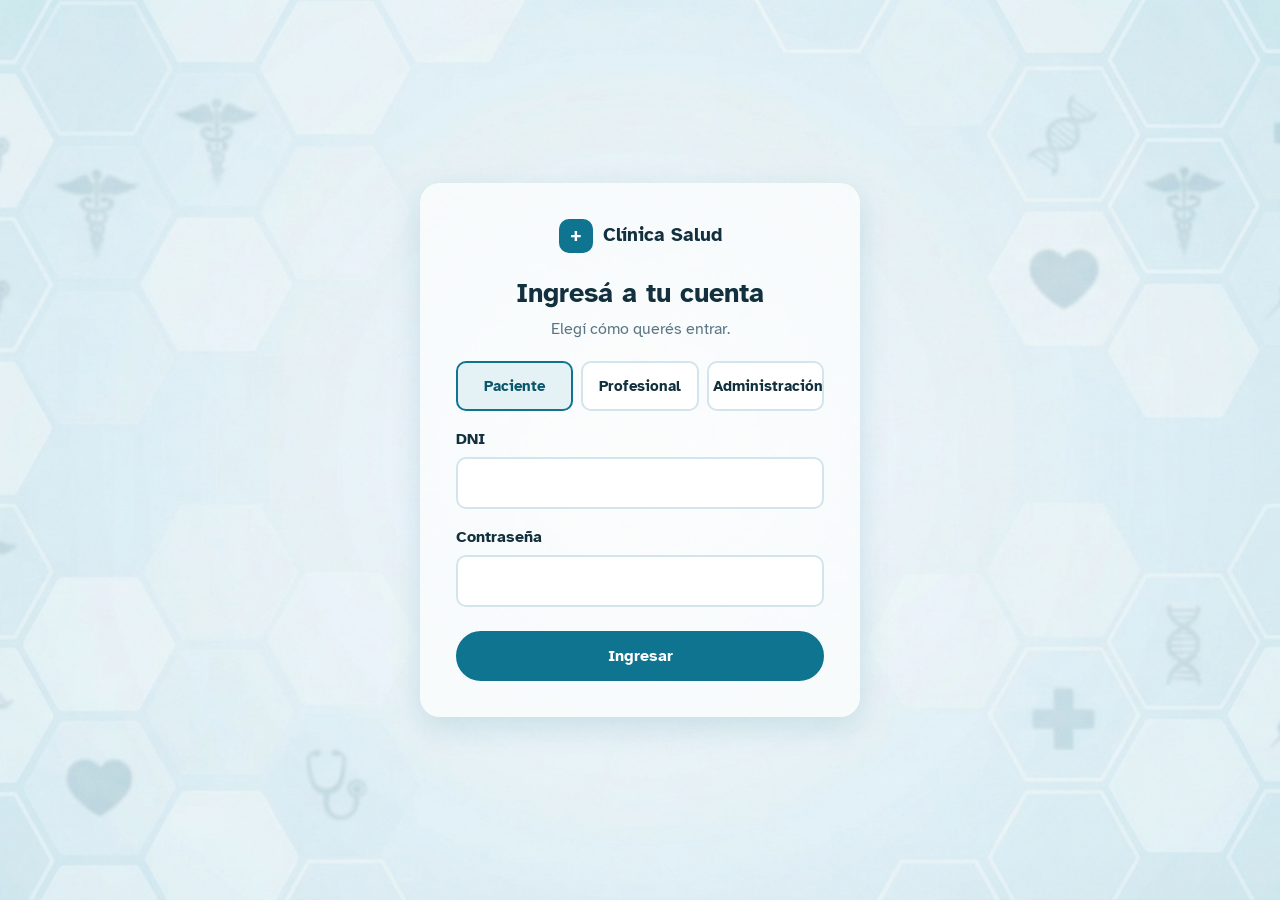
==== Proyecto Informatico/ProtipoWEB/clinicaWEB/index.html @ 0de57f2a "Add files via upload" ====
<!DOCTYPE html>
<html lang="es"><head><meta charset="UTF-8"><meta name="viewport" content="width=device-width,initial-scale=1">
<title>Clínica | Ingresar</title>
<link rel="stylesheet" href="https://fonts.googleapis.com/css2?family=Atkinson+Hyperlegible:wght@400;700&display=swap">
<link rel="stylesheet" href="style.css"></head><body><div class="login">
<form class="login-box" id="f"><div class="logo"><i>+</i> Clínica Salud</div>
<h1>Ingresá a tu cuenta</h1><p class="muted">Elegí cómo querés entrar.</p>
<div class="roles">
<input type="radio" name="rol" id="r1" value="paciente.html" checked><label for="r1">Paciente</label>
<input type="radio" name="rol" id="r2" value="medico.html"><label for="r2">Profesional</label>
<input type="radio" name="rol" id="r3" value="admin.html"><label for="r3">Administración</label></div>
<label for="dni">DNI</label><input id="dni" inputmode="numeric" required>
<label for="pw">Contraseña</label><input id="pw" type="password" required>
<button class="btn" type="submit">Ingresar</button></form></div>
<script>
// Provisorio: sin base de datos, solo redirige según el rol elegido.
document.getElementById('f').addEventListener('submit',e=>{e.preventDefault();location.href=document.querySelector('input[name=rol]:checked').value})
</script></body></html>
---- Proyecto Informatico/ProtipoWEB/clinicaWEB/style.css ----
/* ===== Colores (cambiá solo estos) ===== */
:root {
  --principal: #0e7490;
  --oscuro: #0a566b;
  --suave: #e4f2f6;
  --texto: #12303d;
  --gris: #5b7684;
  --borde: #d3e5ec;
}

/* ===== Base ===== */
* { box-sizing: border-box; }
body {
  margin: 0;
  font-family: "Atkinson Hyperlegible", Arial, sans-serif;
  color: var(--texto);
  line-height: 1.5;
  background: #e8f4f8 url("imagenes/fondo.jpg") center / cover no-repeat fixed;
}
a { color: var(--principal); }
h1 { margin: 0; font-size: 1.7rem; }
h2 { margin: 0 0 14px; font-size: 1.15rem; }
.muted { color: var(--gris); margin: 4px 0 0; }

/* ===== Botones ===== */
.btn {
  display: inline-block;
  padding: 11px 20px;
  border: 2px solid var(--principal);
  border-radius: 999px;
  background: var(--principal);
  color: white;
  font: inherit;
  font-weight: bold;
  text-decoration: none;
  cursor: pointer;
}
.btn:hover { background: var(--oscuro); border-color: var(--oscuro); }
.btn.sec { background: transparent; color: var(--principal); }
.btn.sec:hover { background: var(--suave); }

/* ===== Formularios ===== */
label { display: block; margin: 16px 0 6px; font-weight: bold; }
input, select, textarea {
  width: 100%;
  padding: 12px 14px;
  border: 2px solid var(--borde);
  border-radius: 10px;
  font: inherit;
  background: white;
}
input:focus, select:focus, textarea:focus { outline: none; border-color: var(--principal); }

/* ===== Login ===== */
.login { display: flex; justify-content: center; align-items: center; min-height: 100vh; padding: 20px; }
.login-box {
  width: 400px;
  max-width: 100%;
  padding: 36px;
  background: rgba(255, 255, 255, .7);
  border-radius: 20px;
  box-shadow: 0 10px 30px rgba(14, 116, 144, .15);
}
.login .btn { width: 100%; margin-top: 24px; }
.logo { display: flex; align-items: center; gap: 10px; margin-bottom: 20px; font-size: 1.2rem; font-weight: bold; }
.logo i {
  display: grid; place-items: center;
  width: 34px; height: 34px;
  border-radius: 10px;
  background: var(--principal);
  color: white;
  font-style: normal;
}
.roles { display: flex; gap: 10px; margin-top: 16px; }
.roles input { display: none; }
.roles label { flex: 1; margin: 0; padding: 12px; text-align: center; border: 2px solid var(--borde); border-radius: 10px; background: white; cursor: pointer; }
.roles input:checked + label { border-color: var(--principal); background: var(--suave); color: var(--oscuro); }

/* ===== Panel: menú a la izquierda, contenido a la derecha ===== */
.app { display: flex; min-height: 100vh; }
.side {
  width: 240px;
  padding: 24px 18px;
  background: rgba(255, 255, 255, .7);
  border-right: 1px solid var(--borde);
}
.side nav { margin: 20px 0; }
.side nav a {
  display: block;
  padding: 10px 14px;
  border-radius: 10px;
  color: var(--texto);
  text-decoration: none;
}
.side nav a:hover { background: var(--suave); color: var(--oscuro); }
.out { width: 100%; text-align: center; }
main { flex: 1; max-width: 1000px; padding: 32px; }
.top { display: flex; justify-content: space-between; align-items: center; gap: 12px; margin-bottom: 24px; }

/* ===== Cajas ===== */
.panel {
  margin-bottom: 24px;
  padding: 24px;
  background: rgba(255, 255, 255, .7);
  border: 1px solid var(--borde);
  border-radius: 16px;
  box-shadow: 0 4px 14px rgba(14, 116, 144, .08);
}
.grid { display: flex; gap: 24px; flex-wrap: wrap; }
.grid .panel { flex: 1; min-width: 280px; }
.list { margin: 0; padding: 0; list-style: none; }
.list li { padding: 10px 0; border-bottom: 1px solid var(--borde); }
.list li:last-child { border: none; }

/* ===== Tablas ===== */
.tw { overflow-x: auto; }
table { width: 100%; border-collapse: collapse; }
th, td { padding: 12px 10px; text-align: left; border-bottom: 1px solid var(--borde); }
th { color: var(--gris); font-size: .9rem; }
tr:hover td { background: var(--suave); }

/* ===== Etiquetas de estado ===== */
.tag { display: inline-block; padding: 3px 12px; border-radius: 999px; font-size: .85rem; font-weight: bold; background: var(--suave); color: var(--oscuro); }
.tag.ok { background: #d8f0e0; color: #1f6b41; }
.tag.warn { background: #fbefd2; color: #8a5d00; }
.tag.alert { background: #f8dedb; color: #9b2f27; }

/* ===== Celular ===== */
@media (max-width: 800px) {
  .app { flex-direction: column; }
  .side { width: 100%; border-right: none; border-bottom: 1px solid var(--borde); }
  .side nav { display: flex; flex-wrap: wrap; gap: 4px; margin: 12px 0; }
  main { padding: 18px; }
}


/* ===== Páginas con varias secciones ===== */
.side nav a.activa { background: var(--suave); color: var(--oscuro); font-weight: bold; }
.side .muted { margin: 0; }
.form { display: grid; grid-template-columns: repeat(auto-fit, minmax(220px, 1fr)); gap: 0 16px; }
.form .full { grid-column: 1 / -1; }
.form .btn { margin-top: 16px; }
.buscar { margin-bottom: 12px; }
textarea { resize: vertical; }
.stats { display: flex; gap: 16px; flex-wrap: wrap; margin-bottom: 24px; }
.stat { flex: 1; min-width: 150px; padding: 18px; background: rgba(255, 255, 255, .7); border: 1px solid var(--borde); border-radius: 16px; }
.stat b { display: block; font-size: 1.8rem; color: var(--principal); }
td a { margin-right: 10px; }

/* ===== Una sección visible a la vez ===== */
.vista { display: none; }
.vista.activa { display: block; }
.vista .top { margin-bottom: 24px; }

/* ===== Formularios ocultos detrás de un botón ===== */
.nuevo { padding: 14px 24px; }
.nuevo summary { list-style: none; width: fit-content; }
.nuevo summary::-webkit-details-marker { display: none; }
.nuevo summary::before { content: "+ "; }
.nuevo[open] summary { margin-bottom: 16px; }

/* ===== Bloques que se abren al tocar el título ===== */
.plegable { padding: 18px 24px; }
.plegable summary { font-size: 1.15rem; font-weight: bold; cursor: pointer; }
.plegable[open] summary { margin-bottom: 14px; }

/* ===== Ingreso: que los 3 roles entren en el cuadro ===== */
.login-box { width: 440px; }
.login-box .logo { justify-content: center; }
.login-box h1, .login-box > .muted { text-align: center; }
.roles { gap: 8px; margin: 20px 0 4px; }
.roles label { min-width: 0; padding: 12px 4px; font-size: .92rem; }
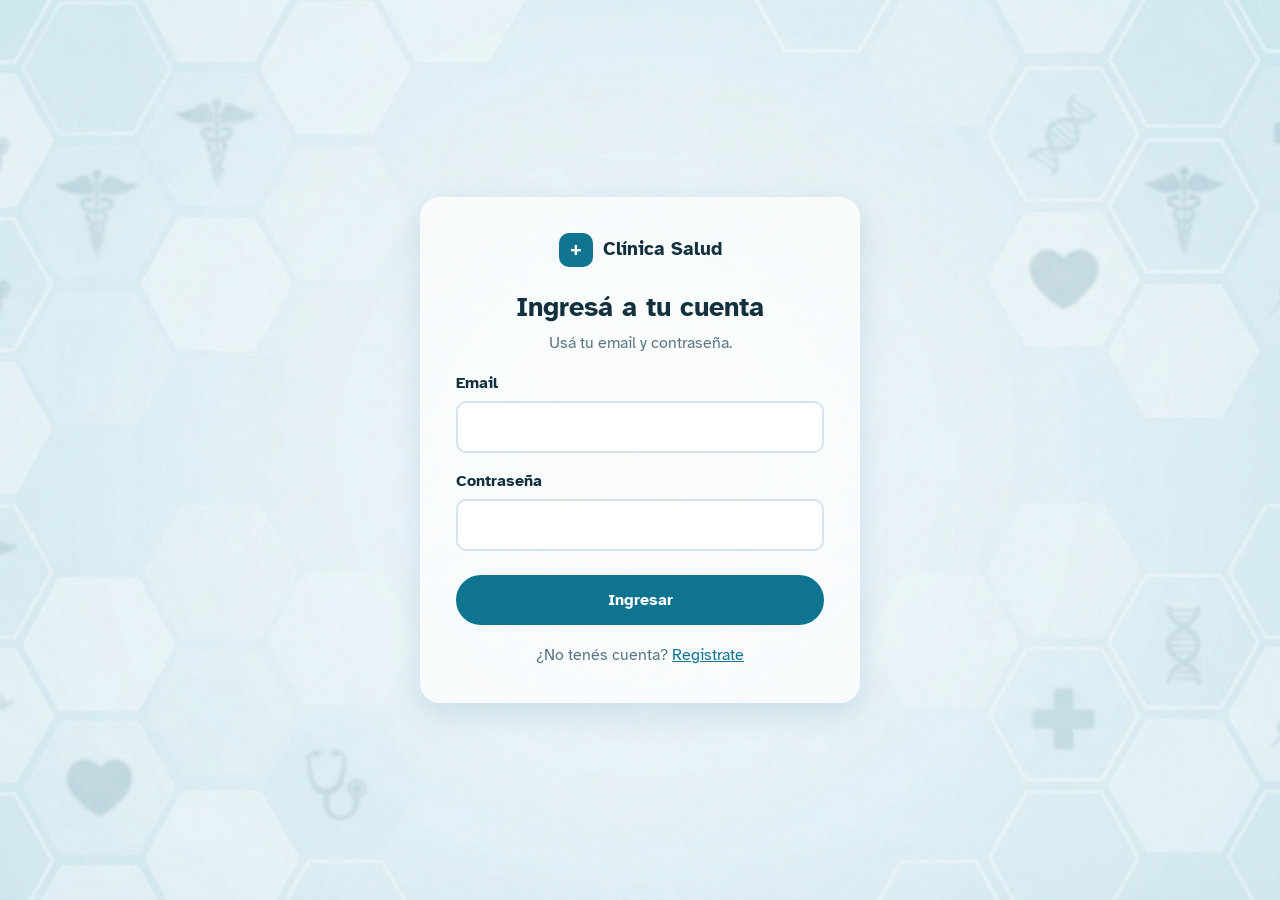
==== commit 7fe2c45f: "Add files via upload" ====
--- a/Proyecto Informatico/ProtipoWEB/clinicaWEB/index.html
+++ b/Proyecto Informatico/ProtipoWEB/clinicaWEB/index.html
@@ -1,18 +1,11 @@
 <!DOCTYPE html>
-<html lang="es"><head><meta charset="UTF-8"><meta name="viewport" content="width=device-width,initial-scale=1">
-<title>Clínica | Ingresar</title>
-<link rel="stylesheet" href="https://fonts.googleapis.com/css2?family=Atkinson+Hyperlegible:wght@400;700&display=swap">
-<link rel="stylesheet" href="style.css"></head><body><div class="login">
-<form class="login-box" id="f"><div class="logo"><i>+</i> Clínica Salud</div>
-<h1>Ingresá a tu cuenta</h1><p class="muted">Elegí cómo querés entrar.</p>
-<div class="roles">
-<input type="radio" name="rol" id="r1" value="paciente.html" checked><label for="r1">Paciente</label>
-<input type="radio" name="rol" id="r2" value="medico.html"><label for="r2">Profesional</label>
-<input type="radio" name="rol" id="r3" value="admin.html"><label for="r3">Administración</label></div>
-<label for="dni">DNI</label><input id="dni" inputmode="numeric" required>
-<label for="pw">Contraseña</label><input id="pw" type="password" required>
-<button class="btn" type="submit">Ingresar</button></form></div>
-<script>
-// Provisorio: sin base de datos, solo redirige según el rol elegido.
-document.getElementById('f').addEventListener('submit',e=>{e.preventDefault();location.href=document.querySelector('input[name=rol]:checked').value})
-</script></body></html>+<html lang="es">
+<head>
+<meta charset="UTF-8">
+<meta http-equiv="refresh" content="0; url=login.html">
+<title>Clínica Salud</title>
+</head>
+<body>
+<a href="login.html">Ir al login</a>
+</body>
+</html>
